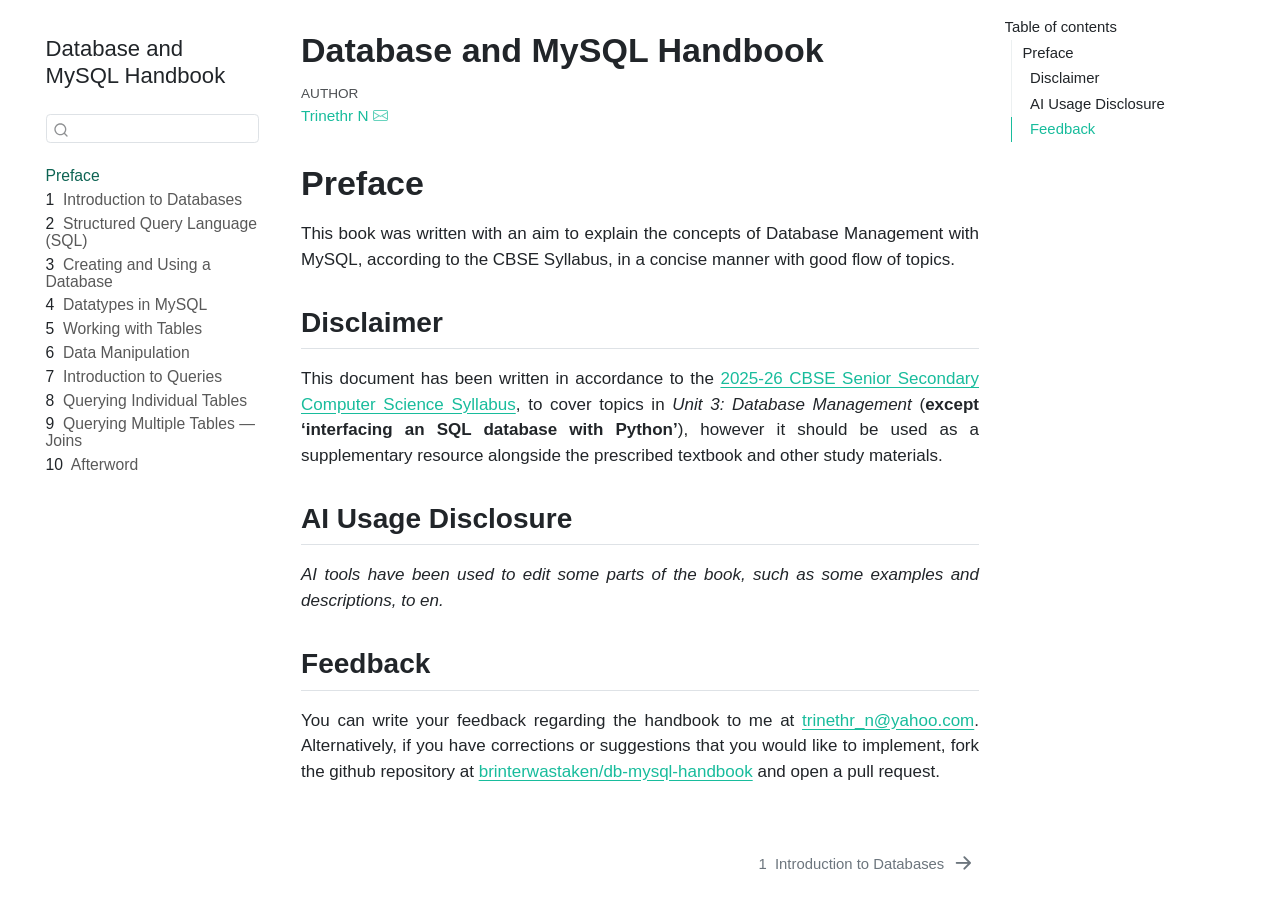
==== index.html @ dae05679 "Built site for gh-pages" ====
<!DOCTYPE html>
<html xmlns="http://www.w3.org/1999/xhtml" lang="en" xml:lang="en"><head>

<meta charset="utf-8">
<meta name="generator" content="quarto-1.9.36">

<meta name="viewport" content="width=device-width, initial-scale=1.0, user-scalable=yes">

<meta name="author" content="Trinethr N">

<title>Database and MySQL Handbook</title>
<style>
/* Default styles provided by pandoc.
** See https://pandoc.org/MANUAL.html#variables-for-html for config info.
*/
code{white-space: pre-wrap;}
span.smallcaps{font-variant: small-caps;}
div.columns{display: flex; gap: min(4vw, 1.5em);}
div.column{flex: auto; overflow-x: auto;}
div.hanging-indent{margin-left: 1.5em; text-indent: -1.5em;}
ul.task-list{list-style: none;}
ul.task-list li input[type="checkbox"] {
  width: 0.8em;
  margin: 0 0.8em 0.2em -1em; /* quarto-specific, see https://github.com/quarto-dev/quarto-cli/issues/4556 */ 
  vertical-align: middle;
}
</style>


<script src="site_libs/quarto-nav/quarto-nav.js"></script>
<script src="site_libs/quarto-nav/headroom.min.js"></script>
<script src="site_libs/clipboard/clipboard.min.js"></script>
<script src="site_libs/quarto-search/autocomplete.umd.js"></script>
<script src="site_libs/quarto-search/fuse.min.js"></script>
<script src="site_libs/quarto-search/quarto-search.js"></script>
<meta name="quarto:offset" content="./">
<link href="./intro.html" rel="next">
<script src="site_libs/quarto-html/quarto.js" type="module"></script>
<script src="site_libs/quarto-html/tabsets/tabsets.js" type="module"></script>
<script src="site_libs/quarto-html/popper.min.js"></script>
<script src="site_libs/quarto-html/tippy.umd.min.js"></script>
<script src="site_libs/quarto-html/anchor.min.js"></script>
<link href="site_libs/quarto-html/tippy.css" rel="stylesheet">
<link href="site_libs/quarto-html/quarto-syntax-highlighting-845c23b38eaddc0f92fda52bfe77a8c8.css" rel="stylesheet" id="quarto-text-highlighting-styles">
<script src="site_libs/bootstrap/bootstrap.min.js"></script>
<link href="site_libs/bootstrap/bootstrap-icons.css" rel="stylesheet">
<link href="site_libs/bootstrap/bootstrap-527d7be6a69381a91f154d81cf33f55a.min.css" rel="stylesheet" append-hash="true" id="quarto-bootstrap" data-mode="light">
<script id="quarto-search-options" type="application/json">{
  "location": "sidebar",
  "copy-button": false,
  "collapse-after": 3,
  "panel-placement": "start",
  "type": "textbox",
  "limit": 50,
  "keyboard-shortcut": [
    "f",
    "/",
    "s"
  ],
  "show-item-context": false,
  "language": {
    "search-no-results-text": "No results",
    "search-matching-documents-text": "matching documents",
    "search-copy-link-title": "Copy link to search",
    "search-hide-matches-text": "Hide additional matches",
    "search-more-match-text": "more match in this document",
    "search-more-matches-text": "more matches in this document",
    "search-clear-button-title": "Clear",
    "search-text-placeholder": "",
    "search-detached-cancel-button-title": "Cancel",
    "search-submit-button-title": "Submit",
    "search-label": "Search"
  }
}</script>


<link rel="stylesheet" href="main.css">
</head>

<body class="nav-sidebar floating quarto-light">

<div id="quarto-search-results"></div>
  <header id="quarto-header" class="headroom fixed-top">
  <nav class="quarto-secondary-nav">
    <div class="container-fluid d-flex">
      <button type="button" class="quarto-btn-toggle btn" data-bs-toggle="collapse" role="button" data-bs-target=".quarto-sidebar-collapse-item" aria-controls="quarto-sidebar" aria-expanded="false" aria-label="Toggle sidebar navigation" onclick="if (window.quartoToggleHeadroom) { window.quartoToggleHeadroom(); }">
        <i class="bi bi-layout-text-sidebar-reverse"></i>
      </button>
        <nav class="quarto-page-breadcrumbs" aria-label="breadcrumb"><ol class="breadcrumb"><li class="breadcrumb-item"><a href="./index.html">Preface</a></li></ol></nav>
        <a class="flex-grow-1" role="navigation" data-bs-toggle="collapse" data-bs-target=".quarto-sidebar-collapse-item" aria-controls="quarto-sidebar" aria-expanded="false" aria-label="Toggle sidebar navigation" onclick="if (window.quartoToggleHeadroom) { window.quartoToggleHeadroom(); }">      
        </a>
      <button type="button" class="btn quarto-search-button" aria-label="Search" onclick="window.quartoOpenSearch();">
        <i class="bi bi-search"></i>
      </button>
    </div>
  </nav>
</header>
<!-- content -->
<div id="quarto-content" class="quarto-container page-columns page-rows-contents page-layout-article">
<!-- sidebar -->
  <nav id="quarto-sidebar" class="sidebar collapse collapse-horizontal quarto-sidebar-collapse-item sidebar-navigation floating overflow-auto">
    <div class="pt-lg-2 mt-2 text-left sidebar-header">
    <div class="sidebar-title mb-0 py-0">
      <a href="./">Database and MySQL Handbook</a> 
    </div>
      </div>
        <div class="mt-2 flex-shrink-0 align-items-center">
        <div class="sidebar-search">
        <div id="quarto-search" class="" title="Search"></div>
        </div>
        </div>
    <div class="sidebar-menu-container"> 
    <ul class="list-unstyled mt-1">
        <li class="sidebar-item">
  <div class="sidebar-item-container"> 
  <a href="./index.html" class="sidebar-item-text sidebar-link active">
 <span class="menu-text">Preface</span></a>
  </div>
</li>
        <li class="sidebar-item">
  <div class="sidebar-item-container"> 
  <a href="./intro.html" class="sidebar-item-text sidebar-link">
 <span class="menu-text"><span class="chapter-number">1</span>&nbsp; <span class="chapter-title">Introduction to Databases</span></span></a>
  </div>
</li>
        <li class="sidebar-item">
  <div class="sidebar-item-container"> 
  <a href="./sql.html" class="sidebar-item-text sidebar-link">
 <span class="menu-text"><span class="chapter-number">2</span>&nbsp; <span class="chapter-title">Structured Query Language (SQL)</span></span></a>
  </div>
</li>
        <li class="sidebar-item">
  <div class="sidebar-item-container"> 
  <a href="./dbcreate.html" class="sidebar-item-text sidebar-link">
 <span class="menu-text"><span class="chapter-number">3</span>&nbsp; <span class="chapter-title">Creating and Using a Database</span></span></a>
  </div>
</li>
        <li class="sidebar-item">
  <div class="sidebar-item-container"> 
  <a href="./datatypes.html" class="sidebar-item-text sidebar-link">
 <span class="menu-text"><span class="chapter-number">4</span>&nbsp; <span class="chapter-title">Datatypes in MySQL</span></span></a>
  </div>
</li>
        <li class="sidebar-item">
  <div class="sidebar-item-container"> 
  <a href="./tables.html" class="sidebar-item-text sidebar-link">
 <span class="menu-text"><span class="chapter-number">5</span>&nbsp; <span class="chapter-title">Working with Tables</span></span></a>
  </div>
</li>
        <li class="sidebar-item">
  <div class="sidebar-item-container"> 
  <a href="./datamanip.html" class="sidebar-item-text sidebar-link">
 <span class="menu-text"><span class="chapter-number">6</span>&nbsp; <span class="chapter-title">Data Manipulation</span></span></a>
  </div>
</li>
        <li class="sidebar-item">
  <div class="sidebar-item-container"> 
  <a href="./simple-queries.html" class="sidebar-item-text sidebar-link">
 <span class="menu-text"><span class="chapter-number">7</span>&nbsp; <span class="chapter-title">Introduction to Queries</span></span></a>
  </div>
</li>
        <li class="sidebar-item">
  <div class="sidebar-item-container"> 
  <a href="./table-queries.html" class="sidebar-item-text sidebar-link">
 <span class="menu-text"><span class="chapter-number">8</span>&nbsp; <span class="chapter-title">Querying Individual Tables</span></span></a>
  </div>
</li>
        <li class="sidebar-item">
  <div class="sidebar-item-container"> 
  <a href="./joins.html" class="sidebar-item-text sidebar-link">
 <span class="menu-text"><span class="chapter-number">9</span>&nbsp; <span class="chapter-title">Querying Multiple Tables — Joins</span></span></a>
  </div>
</li>
        <li class="sidebar-item">
  <div class="sidebar-item-container"> 
  <a href="./afterword.html" class="sidebar-item-text sidebar-link">
 <span class="menu-text"><span class="chapter-number">10</span>&nbsp; <span class="chapter-title">Afterword</span></span></a>
  </div>
</li>
    </ul>
    </div>
</nav>
<div id="quarto-sidebar-glass" class="quarto-sidebar-collapse-item" data-bs-toggle="collapse" data-bs-target=".quarto-sidebar-collapse-item"></div>
<!-- margin-sidebar -->
    <div id="quarto-margin-sidebar" class="sidebar margin-sidebar">
        <nav id="TOC" role="doc-toc" class="toc-active">
    <h2 id="toc-title">Table of contents</h2>
   
  <ul>
  <li><a href="#preface" id="toc-preface" class="nav-link active" data-scroll-target="#preface">Preface</a>
  <ul class="collapse">
  <li><a href="#disclaimer" id="toc-disclaimer" class="nav-link" data-scroll-target="#disclaimer">Disclaimer</a></li>
  <li><a href="#ai-usage-disclosure" id="toc-ai-usage-disclosure" class="nav-link" data-scroll-target="#ai-usage-disclosure">AI Usage Disclosure</a></li>
  <li><a href="#feedback" id="toc-feedback" class="nav-link" data-scroll-target="#feedback">Feedback</a></li>
  </ul></li>
  </ul>
</nav>
    </div>
<!-- main -->
<main class="content" id="quarto-document-content">

<header id="title-block-header" class="quarto-title-block default">
<div class="quarto-title">
<h1 class="title">Database and MySQL Handbook</h1>
</div>



<div class="quarto-title-meta">

    <div>
    <div class="quarto-title-meta-heading">Author</div>
    <div class="quarto-title-meta-contents">
             <p><a href="https://brin.is-a.dev">Trinethr N</a> <a href="mailto:trinethr_n@yahoo.com" class="quarto-title-author-email"><i class="bi bi-envelope"></i></a> </p>
          </div>
  </div>
    
  
    
  </div>
  


</header>


<section id="preface" class="level1 unnumbered">
<h1 class="unnumbered">Preface</h1>
<p>This book was written with an aim to explain the concepts of Database Management with MySQL, according to the CBSE Syllabus, in a concise manner with good flow of topics.</p>
<section id="disclaimer" class="level2">
<h2 class="anchored" data-anchor-id="disclaimer">Disclaimer</h2>
<p>This document has been written in accordance to the <a href="https://cbseacademic.nic.in/web_material/CurriculumMain26/SrSec/Computer_Science_SrSec_2025-26.pdf">2025-26 CBSE Senior Secondary Computer Science Syllabus</a>, to cover topics in <em>Unit 3: Database Management</em> (<strong>except ‘interfacing an SQL database with Python’</strong>), however it should be used as a supplementary resource alongside the prescribed textbook and other study materials.</p>
</section>
<section id="ai-usage-disclosure" class="level2">
<h2 class="anchored" data-anchor-id="ai-usage-disclosure">AI Usage Disclosure</h2>
<p><em>AI tools have been used to edit some parts of the book, such as some examples and descriptions, to en.</em></p>
</section>
<section id="feedback" class="level2">
<h2 class="anchored" data-anchor-id="feedback">Feedback</h2>
<p>You can write your feedback regarding the handbook to me at <a href="mailto:trinethr_n@yahoo.com" class="email">trinethr_n@yahoo.com</a>. Alternatively, if you have corrections or suggestions that you would like to implement, fork the github repository at <a href="https://github.com/brinterwastaken/db-mysql-handbook">brinterwastaken/db-mysql-handbook</a> and open a pull request.</p>


</section>
</section>

</main> <!-- /main -->
<script id="quarto-html-after-body" type="application/javascript">
  window.document.addEventListener("DOMContentLoaded", function (event) {
    const icon = "";
    const anchorJS = new window.AnchorJS();
    anchorJS.options = {
      placement: 'right',
      icon: icon
    };
    anchorJS.add('.anchored');
    const isCodeAnnotation = (el) => {
      for (const clz of el.classList) {
        if (clz.startsWith('code-annotation-')) {                     
          return true;
        }
      }
      return false;
    }
    const onCopySuccess = function(e) {
      // button target
      const button = e.trigger;
      // don't keep focus
      button.blur();
      // flash "checked"
      button.classList.add('code-copy-button-checked');
      var currentTitle = button.getAttribute("title");
      button.setAttribute("title", "Copied!");
      let tooltip;
      if (window.bootstrap) {
        button.setAttribute("data-bs-toggle", "tooltip");
        button.setAttribute("data-bs-placement", "left");
        button.setAttribute("data-bs-title", "Copied!");
        tooltip = new bootstrap.Tooltip(button, 
          { trigger: "manual", 
            customClass: "code-copy-button-tooltip",
            offset: [0, -8]});
        tooltip.show();    
      }
      setTimeout(function() {
        if (tooltip) {
          tooltip.hide();
          button.removeAttribute("data-bs-title");
          button.removeAttribute("data-bs-toggle");
          button.removeAttribute("data-bs-placement");
        }
        button.setAttribute("title", currentTitle);
        button.classList.remove('code-copy-button-checked');
      }, 1000);
      // clear code selection
      e.clearSelection();
    }
    const getTextToCopy = function(trigger) {
      const outerScaffold = trigger.parentElement.cloneNode(true);
      const codeEl = outerScaffold.querySelector('code');
      for (const childEl of codeEl.children) {
        if (isCodeAnnotation(childEl)) {
          childEl.remove();
        }
      }
      return codeEl.innerText;
    }
    const clipboard = new window.ClipboardJS('.code-copy-button:not([data-in-quarto-modal])', {
      text: getTextToCopy
    });
    clipboard.on('success', onCopySuccess);
    if (window.document.getElementById('quarto-embedded-source-code-modal')) {
      const clipboardModal = new window.ClipboardJS('.code-copy-button[data-in-quarto-modal]', {
        text: getTextToCopy,
        container: window.document.getElementById('quarto-embedded-source-code-modal')
      });
      clipboardModal.on('success', onCopySuccess);
    }
      var localhostRegex = new RegExp(/^(?:http|https):\/\/localhost\:?[0-9]*\//);
      var mailtoRegex = new RegExp(/^mailto:/);
        var filterRegex = new RegExp('/' + window.location.host + '/');
      var isInternal = (href) => {
          return filterRegex.test(href) || localhostRegex.test(href) || mailtoRegex.test(href);
      }
      // Inspect non-navigation links and adorn them if external
     var links = window.document.querySelectorAll('a[href]:not(.nav-link):not(.navbar-brand):not(.toc-action):not(.sidebar-link):not(.sidebar-item-toggle):not(.pagination-link):not(.no-external):not([aria-hidden]):not(.dropdown-item):not(.quarto-navigation-tool):not(.about-link)');
      for (var i=0; i<links.length; i++) {
        const link = links[i];
        if (!isInternal(link.href)) {
          // undo the damage that might have been done by quarto-nav.js in the case of
          // links that we want to consider external
          if (link.dataset.originalHref !== undefined) {
            link.href = link.dataset.originalHref;
          }
        }
      }
    function tippyHover(el, contentFn, onTriggerFn, onUntriggerFn) {
      const config = {
        allowHTML: true,
        maxWidth: 500,
        delay: 100,
        arrow: false,
        appendTo: function(el) {
            return el.parentElement;
        },
        interactive: true,
        interactiveBorder: 10,
        theme: 'quarto',
        placement: 'bottom-start',
      };
      if (contentFn) {
        config.content = contentFn;
      }
      if (onTriggerFn) {
        config.onTrigger = onTriggerFn;
      }
      if (onUntriggerFn) {
        config.onUntrigger = onUntriggerFn;
      }
      window.tippy(el, config); 
    }
    const noterefs = window.document.querySelectorAll('a[role="doc-noteref"]');
    for (var i=0; i<noterefs.length; i++) {
      const ref = noterefs[i];
      tippyHover(ref, function() {
        // use id or data attribute instead here
        let href = ref.getAttribute('data-footnote-href') || ref.getAttribute('href');
        try { href = new URL(href).hash; } catch {}
        const id = href.replace(/^#\/?/, "");
        const note = window.document.getElementById(id);
        if (note) {
          return note.innerHTML;
        } else {
          return "";
        }
      });
    }
    const xrefs = window.document.querySelectorAll('a.quarto-xref');
    const processXRef = (id, note) => {
      // Strip column container classes
      const stripColumnClz = (el) => {
        el.classList.remove("page-full", "page-columns");
        if (el.children) {
          for (const child of el.children) {
            stripColumnClz(child);
          }
        }
      }
      stripColumnClz(note)
      if (id === null || id.startsWith('sec-')) {
        // Special case sections, only their first couple elements
        const container = document.createElement("div");
        if (note.children && note.children.length > 2) {
          container.appendChild(note.children[0].cloneNode(true));
          for (let i = 1; i < note.children.length; i++) {
            const child = note.children[i];
            if (child.tagName === "P" && child.innerText === "") {
              continue;
            } else {
              container.appendChild(child.cloneNode(true));
              break;
            }
          }
          if (window.Quarto?.typesetMath) {
            window.Quarto.typesetMath(container);
          }
          return container.innerHTML
        } else {
          if (window.Quarto?.typesetMath) {
            window.Quarto.typesetMath(note);
          }
          return note.innerHTML;
        }
      } else {
        // Remove any anchor links if they are present
        const anchorLink = note.querySelector('a.anchorjs-link');
        if (anchorLink) {
          anchorLink.remove();
        }
        if (window.Quarto?.typesetMath) {
          window.Quarto.typesetMath(note);
        }
        if (note.classList.contains("callout")) {
          return note.outerHTML;
        } else {
          return note.innerHTML;
        }
      }
    }
    for (var i=0; i<xrefs.length; i++) {
      const xref = xrefs[i];
      tippyHover(xref, undefined, function(instance) {
        instance.disable();
        let url = xref.getAttribute('href');
        let hash = undefined; 
        if (url.startsWith('#')) {
          hash = url;
        } else {
          try { hash = new URL(url).hash; } catch {}
        }
        if (hash) {
          const id = hash.replace(/^#\/?/, "");
          const note = window.document.getElementById(id);
          if (note !== null) {
            try {
              const html = processXRef(id, note.cloneNode(true));
              instance.setContent(html);
            } finally {
              instance.enable();
              instance.show();
            }
          } else {
            // See if we can fetch this
            fetch(url.split('#')[0])
            .then(res => res.text())
            .then(html => {
              const parser = new DOMParser();
              const htmlDoc = parser.parseFromString(html, "text/html");
              const note = htmlDoc.getElementById(id);
              if (note !== null) {
                const html = processXRef(id, note);
                instance.setContent(html);
              } 
            }).finally(() => {
              instance.enable();
              instance.show();
            });
          }
        } else {
          // See if we can fetch a full url (with no hash to target)
          // This is a special case and we should probably do some content thinning / targeting
          fetch(url)
          .then(res => res.text())
          .then(html => {
            const parser = new DOMParser();
            const htmlDoc = parser.parseFromString(html, "text/html");
            const note = htmlDoc.querySelector('main.content');
            if (note !== null) {
              // This should only happen for chapter cross references
              // (since there is no id in the URL)
              // remove the first header
              if (note.children.length > 0 && note.children[0].tagName === "HEADER") {
                note.children[0].remove();
              }
              const html = processXRef(null, note);
              instance.setContent(html);
            } 
          }).finally(() => {
            instance.enable();
            instance.show();
          });
        }
      }, function(instance) {
      });
    }
        let selectedAnnoteEl;
        const selectorForAnnotation = ( cell, annotation) => {
          let cellAttr = 'data-code-cell="' + cell + '"';
          let lineAttr = 'data-code-annotation="' +  annotation + '"';
          const selector = 'span[' + cellAttr + '][' + lineAttr + ']';
          return selector;
        }
        const selectCodeLines = (annoteEl) => {
          const doc = window.document;
          const targetCell = annoteEl.getAttribute("data-target-cell");
          const targetAnnotation = annoteEl.getAttribute("data-target-annotation");
          const annoteSpan = window.document.querySelector(selectorForAnnotation(targetCell, targetAnnotation));
          const lines = annoteSpan.getAttribute("data-code-lines").split(",");
          const lineIds = lines.map((line) => {
            return targetCell + "-" + line;
          })
          let top = null;
          let height = null;
          let parent = null;
          if (lineIds.length > 0) {
              //compute the position of the single el (top and bottom and make a div)
              const el = window.document.getElementById(lineIds[0]);
              top = el.offsetTop;
              height = el.offsetHeight;
              parent = el.parentElement.parentElement;
            if (lineIds.length > 1) {
              const lastEl = window.document.getElementById(lineIds[lineIds.length - 1]);
              const bottom = lastEl.offsetTop + lastEl.offsetHeight;
              height = bottom - top;
            }
            if (top !== null && height !== null && parent !== null) {
              // cook up a div (if necessary) and position it 
              let div = window.document.getElementById("code-annotation-line-highlight");
              if (div === null) {
                div = window.document.createElement("div");
                div.setAttribute("id", "code-annotation-line-highlight");
                div.style.position = 'absolute';
                parent.appendChild(div);
              }
              div.style.top = top - 2 + "px";
              div.style.height = height + 4 + "px";
              div.style.left = 0;
              let gutterDiv = window.document.getElementById("code-annotation-line-highlight-gutter");
              if (gutterDiv === null) {
                gutterDiv = window.document.createElement("div");
                gutterDiv.setAttribute("id", "code-annotation-line-highlight-gutter");
                gutterDiv.style.position = 'absolute';
                const codeCell = window.document.getElementById(targetCell);
                const gutter = codeCell.querySelector('.code-annotation-gutter');
                gutter.appendChild(gutterDiv);
              }
              gutterDiv.style.top = top - 2 + "px";
              gutterDiv.style.height = height + 4 + "px";
            }
            selectedAnnoteEl = annoteEl;
          }
        };
        const unselectCodeLines = () => {
          const elementsIds = ["code-annotation-line-highlight", "code-annotation-line-highlight-gutter"];
          elementsIds.forEach((elId) => {
            const div = window.document.getElementById(elId);
            if (div) {
              div.remove();
            }
          });
          selectedAnnoteEl = undefined;
        };
          // Handle positioning of the toggle
      window.addEventListener(
        "resize",
        throttle(() => {
          elRect = undefined;
          if (selectedAnnoteEl) {
            selectCodeLines(selectedAnnoteEl);
          }
        }, 10)
      );
      function throttle(fn, ms) {
      let throttle = false;
      let timer;
        return (...args) => {
          if(!throttle) { // first call gets through
              fn.apply(this, args);
              throttle = true;
          } else { // all the others get throttled
              if(timer) clearTimeout(timer); // cancel #2
              timer = setTimeout(() => {
                fn.apply(this, args);
                timer = throttle = false;
              }, ms);
          }
        };
      }
        // Attach click handler to the DT
        const annoteDls = window.document.querySelectorAll('dt[data-target-cell]');
        for (const annoteDlNode of annoteDls) {
          annoteDlNode.addEventListener('click', (event) => {
            const clickedEl = event.target;
            if (clickedEl !== selectedAnnoteEl) {
              unselectCodeLines();
              const activeEl = window.document.querySelector('dt[data-target-cell].code-annotation-active');
              if (activeEl) {
                activeEl.classList.remove('code-annotation-active');
              }
              selectCodeLines(clickedEl);
              clickedEl.classList.add('code-annotation-active');
            } else {
              // Unselect the line
              unselectCodeLines();
              clickedEl.classList.remove('code-annotation-active');
            }
          });
        }
    const findCites = (el) => {
      const parentEl = el.parentElement;
      if (parentEl) {
        const cites = parentEl.dataset.cites;
        if (cites) {
          return {
            el,
            cites: cites.split(' ')
          };
        } else {
          return findCites(el.parentElement)
        }
      } else {
        return undefined;
      }
    };
    var bibliorefs = window.document.querySelectorAll('a[role="doc-biblioref"]');
    for (var i=0; i<bibliorefs.length; i++) {
      const ref = bibliorefs[i];
      const citeInfo = findCites(ref);
      if (citeInfo) {
        tippyHover(citeInfo.el, function() {
          var popup = window.document.createElement('div');
          citeInfo.cites.forEach(function(cite) {
            var citeDiv = window.document.createElement('div');
            citeDiv.classList.add('hanging-indent');
            citeDiv.classList.add('csl-entry');
            var biblioDiv = window.document.getElementById('ref-' + cite);
            if (biblioDiv) {
              citeDiv.innerHTML = biblioDiv.innerHTML;
            }
            popup.appendChild(citeDiv);
          });
          return popup.innerHTML;
        });
      }
    }
  });
  </script>
<nav class="page-navigation">
  <div class="nav-page nav-page-previous">
  </div>
  <div class="nav-page nav-page-next">
      <a href="./intro.html" class="pagination-link" aria-label="Introduction to Databases">
        <span class="nav-page-text"><span class="chapter-number">1</span>&nbsp; <span class="chapter-title">Introduction to Databases</span></span> <i class="bi bi-arrow-right-short"></i>
      </a>
  </div>
</nav>
</div> <!-- /content -->




</body></html>
---- site_libs/quarto-html/tippy.css ----
.tippy-box[data-animation=fade][data-state=hidden]{opacity:0}[data-tippy-root]{max-width:calc(100vw - 10px)}.tippy-box{position:relative;background-color:#333;color:#fff;border-radius:4px;font-size:14px;line-height:1.4;white-space:normal;outline:0;transition-property:transform,visibility,opacity}.tippy-box[data-placement^=top]>.tippy-arrow{bottom:0}.tippy-box[data-placement^=top]>.tippy-arrow:before{bottom:-7px;left:0;border-width:8px 8px 0;border-top-color:initial;transform-origin:center top}.tippy-box[data-placement^=bottom]>.tippy-arrow{top:0}.tippy-box[data-placement^=bottom]>.tippy-arrow:before{top:-7px;left:0;border-width:0 8px 8px;border-bottom-color:initial;transform-origin:center bottom}.tippy-box[data-placement^=left]>.tippy-arrow{right:0}.tippy-box[data-placement^=left]>.tippy-arrow:before{border-width:8px 0 8px 8px;border-left-color:initial;right:-7px;transform-origin:center left}.tippy-box[data-placement^=right]>.tippy-arrow{left:0}.tippy-box[data-placement^=right]>.tippy-arrow:before{left:-7px;border-width:8px 8px 8px 0;border-right-color:initial;transform-origin:center right}.tippy-box[data-inertia][data-state=visible]{transition-timing-function:cubic-bezier(.54,1.5,.38,1.11)}.tippy-arrow{width:16px;height:16px;color:#333}.tippy-arrow:before{content:"";position:absolute;border-color:transparent;border-style:solid}.tippy-content{position:relative;padding:5px 9px;z-index:1}
---- site_libs/quarto-html/quarto-syntax-highlighting-845c23b38eaddc0f92fda52bfe77a8c8.css ----
/* quarto syntax highlight colors */
:root {
  --quarto-hl-ot-color: #003B4F;
  --quarto-hl-at-color: #657422;
  --quarto-hl-ss-color: #20794D;
  --quarto-hl-an-color: #5E5E5E;
  --quarto-hl-fu-color: #4758AB;
  --quarto-hl-st-color: #20794D;
  --quarto-hl-cf-color: #003B4F;
  --quarto-hl-op-color: #5E5E5E;
  --quarto-hl-er-color: #AD0000;
  --quarto-hl-bn-color: #AD0000;
  --quarto-hl-al-color: #AD0000;
  --quarto-hl-va-color: #111111;
  --quarto-hl-bu-color: inherit;
  --quarto-hl-ex-color: inherit;
  --quarto-hl-pp-color: #AD0000;
  --quarto-hl-in-color: #5E5E5E;
  --quarto-hl-vs-color: #20794D;
  --quarto-hl-wa-color: #5E5E5E;
  --quarto-hl-do-color: #5E5E5E;
  --quarto-hl-im-color: #00769E;
  --quarto-hl-ch-color: #20794D;
  --quarto-hl-dt-color: #AD0000;
  --quarto-hl-fl-color: #AD0000;
  --quarto-hl-co-color: #5E5E5E;
  --quarto-hl-cv-color: #5E5E5E;
  --quarto-hl-cn-color: #8f5902;
  --quarto-hl-sc-color: #5E5E5E;
  --quarto-hl-dv-color: #AD0000;
  --quarto-hl-kw-color: #003B4F;
}

/* other quarto variables */
:root {
  --quarto-font-monospace: SFMono-Regular, Menlo, Monaco, Consolas, "Liberation Mono", "Courier New", monospace;
}

/* syntax highlight based on Pandoc's rules */
pre > code.sourceCode > span {
  color: #003B4F;
}

code.sourceCode > span {
  color: #003B4F;
}

div.sourceCode,
div.sourceCode pre.sourceCode {
  color: #003B4F;
}

/* Normal */
code span {
  color: #003B4F;
}

/* Alert */
code span.al {
  color: #AD0000;
  font-style: inherit;
}

/* Annotation */
code span.an {
  color: #5E5E5E;
  font-style: inherit;
}

/* Attribute */
code span.at {
  color: #657422;
  font-style: inherit;
}

/* BaseN */
code span.bn {
  color: #AD0000;
  font-style: inherit;
}

/* BuiltIn */
code span.bu {
  font-style: inherit;
}

/* ControlFlow */
code span.cf {
  color: #003B4F;
  font-weight: bold;
  font-style: inherit;
}

/* Char */
code span.ch {
  color: #20794D;
  font-style: inherit;
}

/* Constant */
code span.cn {
  color: #8f5902;
  font-style: inherit;
}

/* Comment */
code span.co {
  color: #5E5E5E;
  font-style: inherit;
}

/* CommentVar */
code span.cv {
  color: #5E5E5E;
  font-style: italic;
}

/* Documentation */
code span.do {
  color: #5E5E5E;
  font-style: italic;
}

/* DataType */
code span.dt {
  color: #AD0000;
  font-style: inherit;
}

/* DecVal */
code span.dv {
  color: #AD0000;
  font-style: inherit;
}

/* Error */
code span.er {
  color: #AD0000;
  font-style: inherit;
}

/* Extension */
code span.ex {
  font-style: inherit;
}

/* Float */
code span.fl {
  color: #AD0000;
  font-style: inherit;
}

/* Function */
code span.fu {
  color: #4758AB;
  font-style: inherit;
}

/* Import */
code span.im {
  color: #00769E;
  font-style: inherit;
}

/* Information */
code span.in {
  color: #5E5E5E;
  font-style: inherit;
}

/* Keyword */
code span.kw {
  color: #003B4F;
  font-weight: bold;
  font-style: inherit;
}

/* Operator */
code span.op {
  color: #5E5E5E;
  font-style: inherit;
}

/* Other */
code span.ot {
  color: #003B4F;
  font-style: inherit;
}

/* Preprocessor */
code span.pp {
  color: #AD0000;
  font-style: inherit;
}

/* SpecialChar */
code span.sc {
  color: #5E5E5E;
  font-style: inherit;
}

/* SpecialString */
code span.ss {
  color: #20794D;
  font-style: inherit;
}

/* String */
code span.st {
  color: #20794D;
  font-style: inherit;
}

/* Variable */
code span.va {
  color: #111111;
  font-style: inherit;
}

/* VerbatimString */
code span.vs {
  color: #20794D;
  font-style: inherit;
}

/* Warning */
code span.wa {
  color: #5E5E5E;
  font-style: italic;
}

.prevent-inlining {
  content: "</";
}

/*# sourceMappingURL=ac89f0bb514bba72461919f78549e31c.css.map */
---- main.css ----
@import "fonts/0xProto.css";

p, li:not(.sidebar-item) {
  text-align: justify;
}

#TOC li {
  text-align: inherit;
}

code, code span {
  font-family: '0xProto';
}
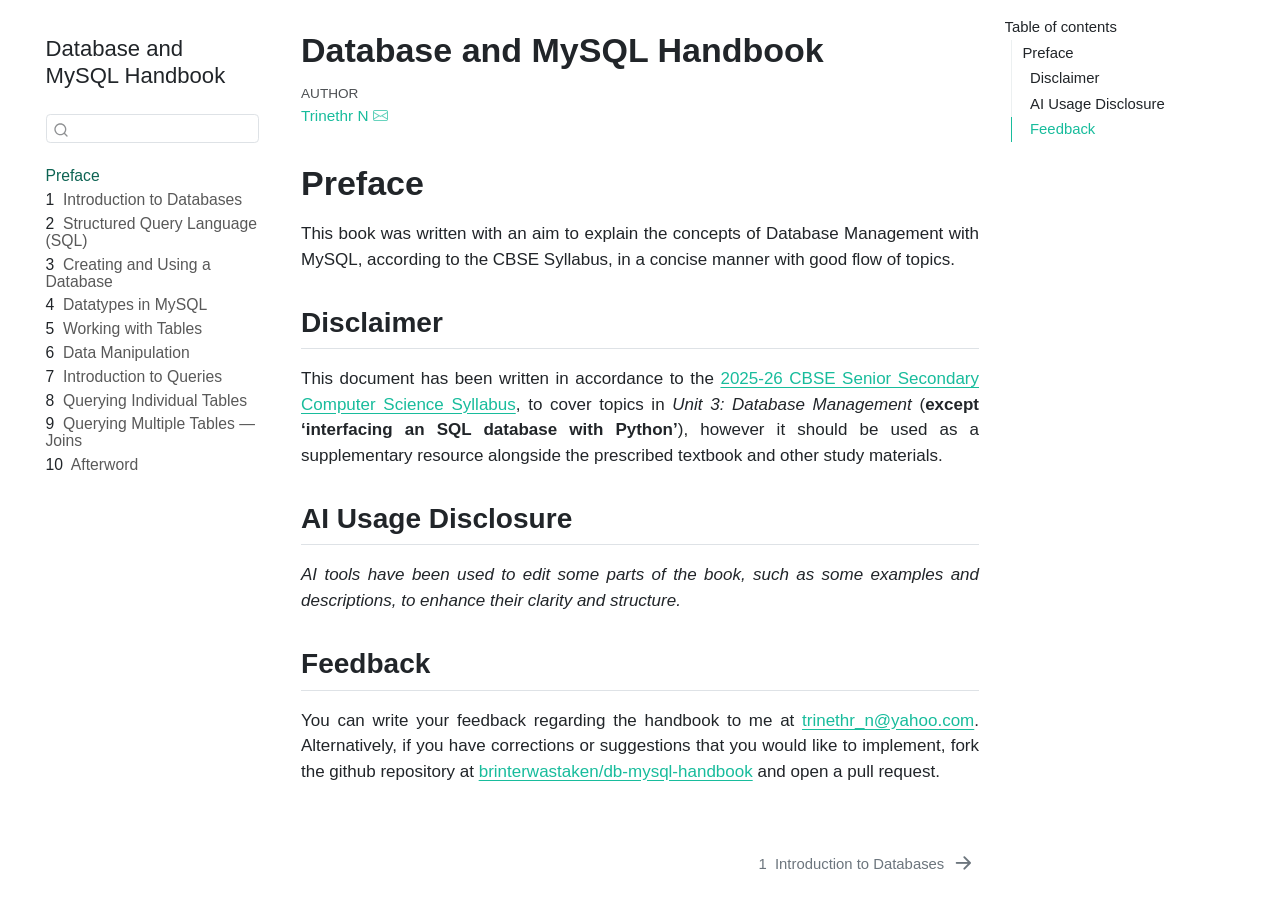
==== commit 39f3afb0: "Built site for gh-pages" ====
--- a/index.html
+++ b/index.html
@@ -233,7 +233,7 @@
 </section>
 <section id="ai-usage-disclosure" class="level2">
 <h2 class="anchored" data-anchor-id="ai-usage-disclosure">AI Usage Disclosure</h2>
-<p><em>AI tools have been used to edit some parts of the book, such as some examples and descriptions, to en.</em></p>
+<p><em>AI tools have been used to edit some parts of the book, such as some examples and descriptions, to enhance their clarity and structure.</em></p>
 </section>
 <section id="feedback" class="level2">
 <h2 class="anchored" data-anchor-id="feedback">Feedback</h2>
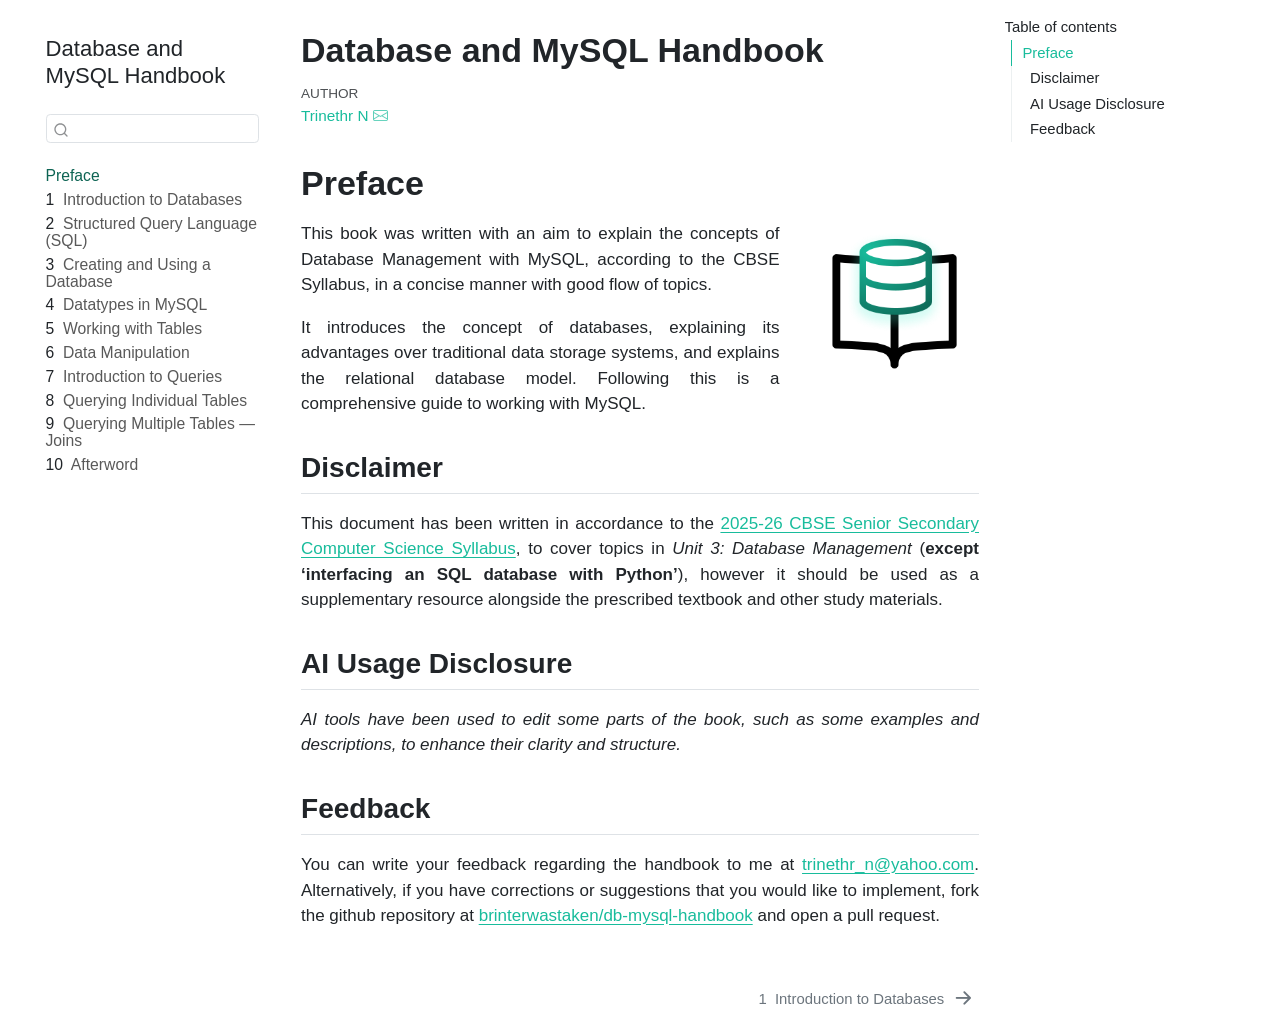
==== commit deb32582: "Built site for gh-pages" ====
--- a/index.html
+++ b/index.html
@@ -35,6 +35,7 @@
 <script src="site_libs/quarto-search/quarto-search.js"></script>
 <meta name="quarto:offset" content="./">
 <link href="./intro.html" rel="next">
+<link href="./favicon.png" rel="icon" type="image/png">
 <script src="site_libs/quarto-html/quarto.js" type="module"></script>
 <script src="site_libs/quarto-html/tabsets/tabsets.js" type="module"></script>
 <script src="site_libs/quarto-html/popper.min.js"></script>
@@ -224,9 +225,11 @@
 </header>
 
 
+
 <section id="preface" class="level1 unnumbered">
-<h1 class="unnumbered">Preface</h1>
+<h1 class="unnumbered">Preface</h1><p><img src="icon.png" title="Database and MySQL Handbook" class="quarto-cover-image nolightbox img-fluid"></p>
 <p>This book was written with an aim to explain the concepts of Database Management with MySQL, according to the CBSE Syllabus, in a concise manner with good flow of topics.</p>
+<p>It introduces the concept of databases, explaining its advantages over traditional data storage systems, and explains the relational database model. Following this is a comprehensive guide to working with MySQL.</p>
 <section id="disclaimer" class="level2">
 <h2 class="anchored" data-anchor-id="disclaimer">Disclaimer</h2>
 <p>This document has been written in accordance to the <a href="https://cbseacademic.nic.in/web_material/CurriculumMain26/SrSec/Computer_Science_SrSec_2025-26.pdf">2025-26 CBSE Senior Secondary Computer Science Syllabus</a>, to cover topics in <em>Unit 3: Database Management</em> (<strong>except ‘interfacing an SQL database with Python’</strong>), however it should be used as a supplementary resource alongside the prescribed textbook and other study materials.</p>
--- a/main.css
+++ b/main.css
@@ -11,3 +11,7 @@
 code, code span {
   font-family: '0xProto';
 }
+
+.quarto-cover-image {
+  max-width: 25%;
+}
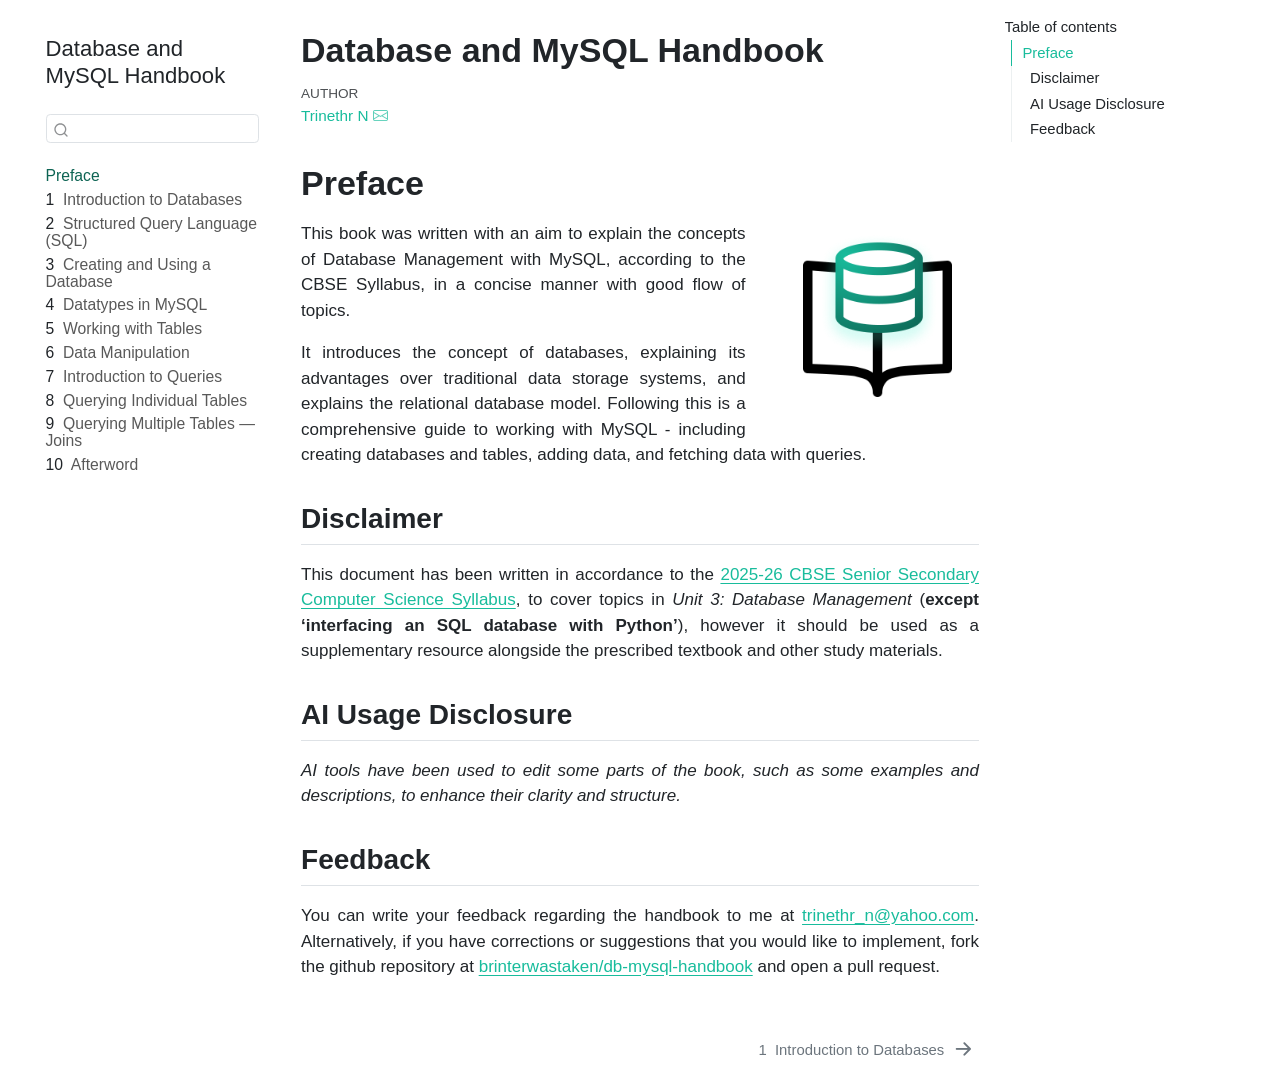
==== commit 8824bc86: "Built site for gh-pages" ====
--- a/index.html
+++ b/index.html
@@ -229,7 +229,7 @@
 <section id="preface" class="level1 unnumbered">
 <h1 class="unnumbered">Preface</h1><p><img src="icon.png" title="Database and MySQL Handbook" class="quarto-cover-image nolightbox img-fluid"></p>
 <p>This book was written with an aim to explain the concepts of Database Management with MySQL, according to the CBSE Syllabus, in a concise manner with good flow of topics.</p>
-<p>It introduces the concept of databases, explaining its advantages over traditional data storage systems, and explains the relational database model. Following this is a comprehensive guide to working with MySQL.</p>
+<p>It introduces the concept of databases, explaining its advantages over traditional data storage systems, and explains the relational database model. Following this is a comprehensive guide to working with MySQL - including creating databases and tables, adding data, and fetching data with queries.</p>
 <section id="disclaimer" class="level2">
 <h2 class="anchored" data-anchor-id="disclaimer">Disclaimer</h2>
 <p>This document has been written in accordance to the <a href="https://cbseacademic.nic.in/web_material/CurriculumMain26/SrSec/Computer_Science_SrSec_2025-26.pdf">2025-26 CBSE Senior Secondary Computer Science Syllabus</a>, to cover topics in <em>Unit 3: Database Management</em> (<strong>except ‘interfacing an SQL database with Python’</strong>), however it should be used as a supplementary resource alongside the prescribed textbook and other study materials.</p>
--- a/main.css
+++ b/main.css
@@ -8,10 +8,10 @@
   text-align: inherit;
 }
 
-code, code span {
+pre, code, kbd, samp {
   font-family: '0xProto';
 }
 
 .quarto-cover-image {
-  max-width: 25%;
+  max-width: 30%;
 }
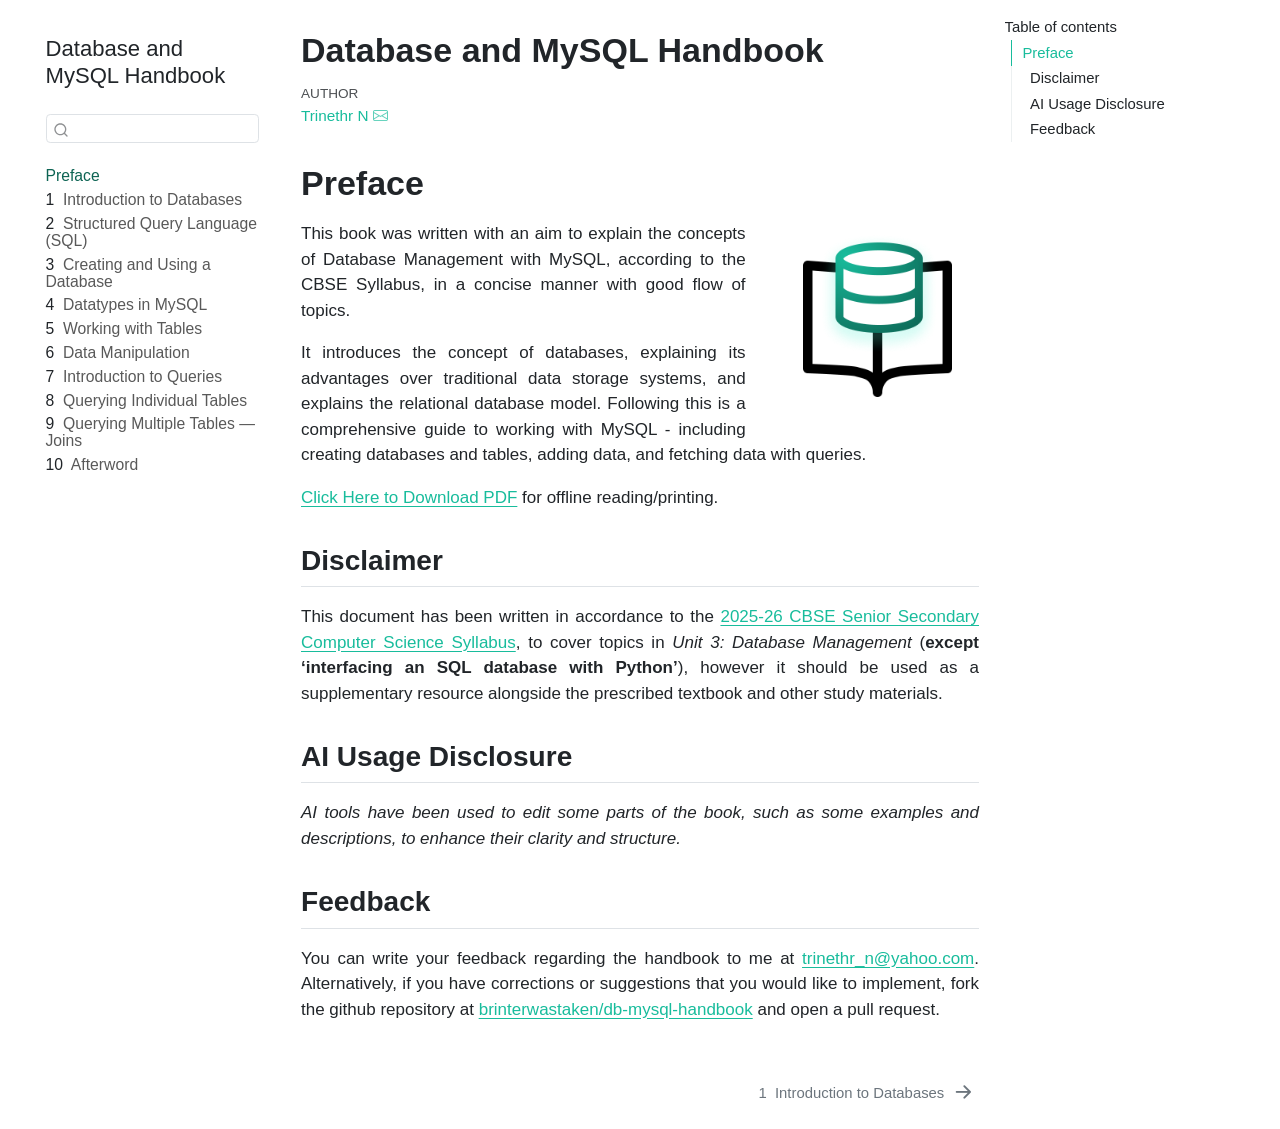
==== commit 5893e65a: "Built site for gh-pages" ====
--- a/index.html
+++ b/index.html
@@ -230,6 +230,7 @@
 <h1 class="unnumbered">Preface</h1><p><img src="icon.png" title="Database and MySQL Handbook" class="quarto-cover-image nolightbox img-fluid"></p>
 <p>This book was written with an aim to explain the concepts of Database Management with MySQL, according to the CBSE Syllabus, in a concise manner with good flow of topics.</p>
 <p>It introduces the concept of databases, explaining its advantages over traditional data storage systems, and explains the relational database model. Following this is a comprehensive guide to working with MySQL - including creating databases and tables, adding data, and fetching data with queries.</p>
+<p><a href="https://github.com/brinterwastaken/db-mysql-handbook/releases/latest/download/Database-and-MySQL-Handbook.pdf">Click Here to Download PDF</a> for offline reading/printing.</p>
 <section id="disclaimer" class="level2">
 <h2 class="anchored" data-anchor-id="disclaimer">Disclaimer</h2>
 <p>This document has been written in accordance to the <a href="https://cbseacademic.nic.in/web_material/CurriculumMain26/SrSec/Computer_Science_SrSec_2025-26.pdf">2025-26 CBSE Senior Secondary Computer Science Syllabus</a>, to cover topics in <em>Unit 3: Database Management</em> (<strong>except ‘interfacing an SQL database with Python’</strong>), however it should be used as a supplementary resource alongside the prescribed textbook and other study materials.</p>
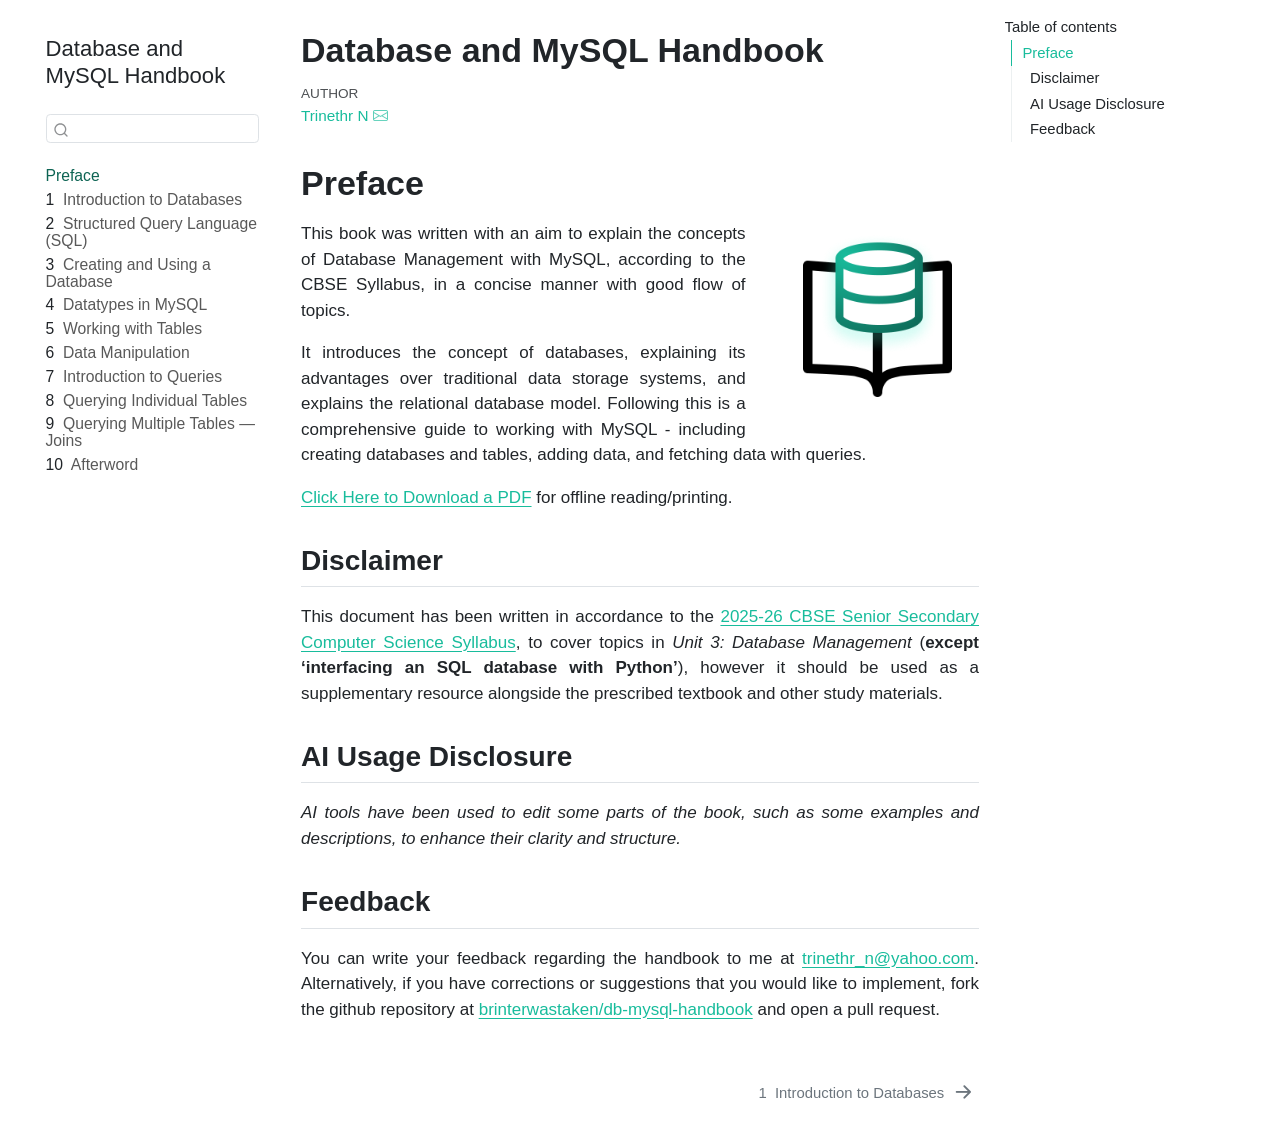
==== commit 3ff4177c: "Built site for gh-pages" ====
--- a/index.html
+++ b/index.html
@@ -230,7 +230,7 @@
 <h1 class="unnumbered">Preface</h1><p><img src="icon.png" title="Database and MySQL Handbook" class="quarto-cover-image nolightbox img-fluid"></p>
 <p>This book was written with an aim to explain the concepts of Database Management with MySQL, according to the CBSE Syllabus, in a concise manner with good flow of topics.</p>
 <p>It introduces the concept of databases, explaining its advantages over traditional data storage systems, and explains the relational database model. Following this is a comprehensive guide to working with MySQL - including creating databases and tables, adding data, and fetching data with queries.</p>
-<p><a href="https://github.com/brinterwastaken/db-mysql-handbook/releases/latest/download/Database-and-MySQL-Handbook.pdf">Click Here to Download PDF</a> for offline reading/printing.</p>
+<p><a href="./Database-and-MySQL-Handbook.pdf" download="">Click Here to Download a PDF</a> for offline reading/printing.</p>
 <section id="disclaimer" class="level2">
 <h2 class="anchored" data-anchor-id="disclaimer">Disclaimer</h2>
 <p>This document has been written in accordance to the <a href="https://cbseacademic.nic.in/web_material/CurriculumMain26/SrSec/Computer_Science_SrSec_2025-26.pdf">2025-26 CBSE Senior Secondary Computer Science Syllabus</a>, to cover topics in <em>Unit 3: Database Management</em> (<strong>except ‘interfacing an SQL database with Python’</strong>), however it should be used as a supplementary resource alongside the prescribed textbook and other study materials.</p>
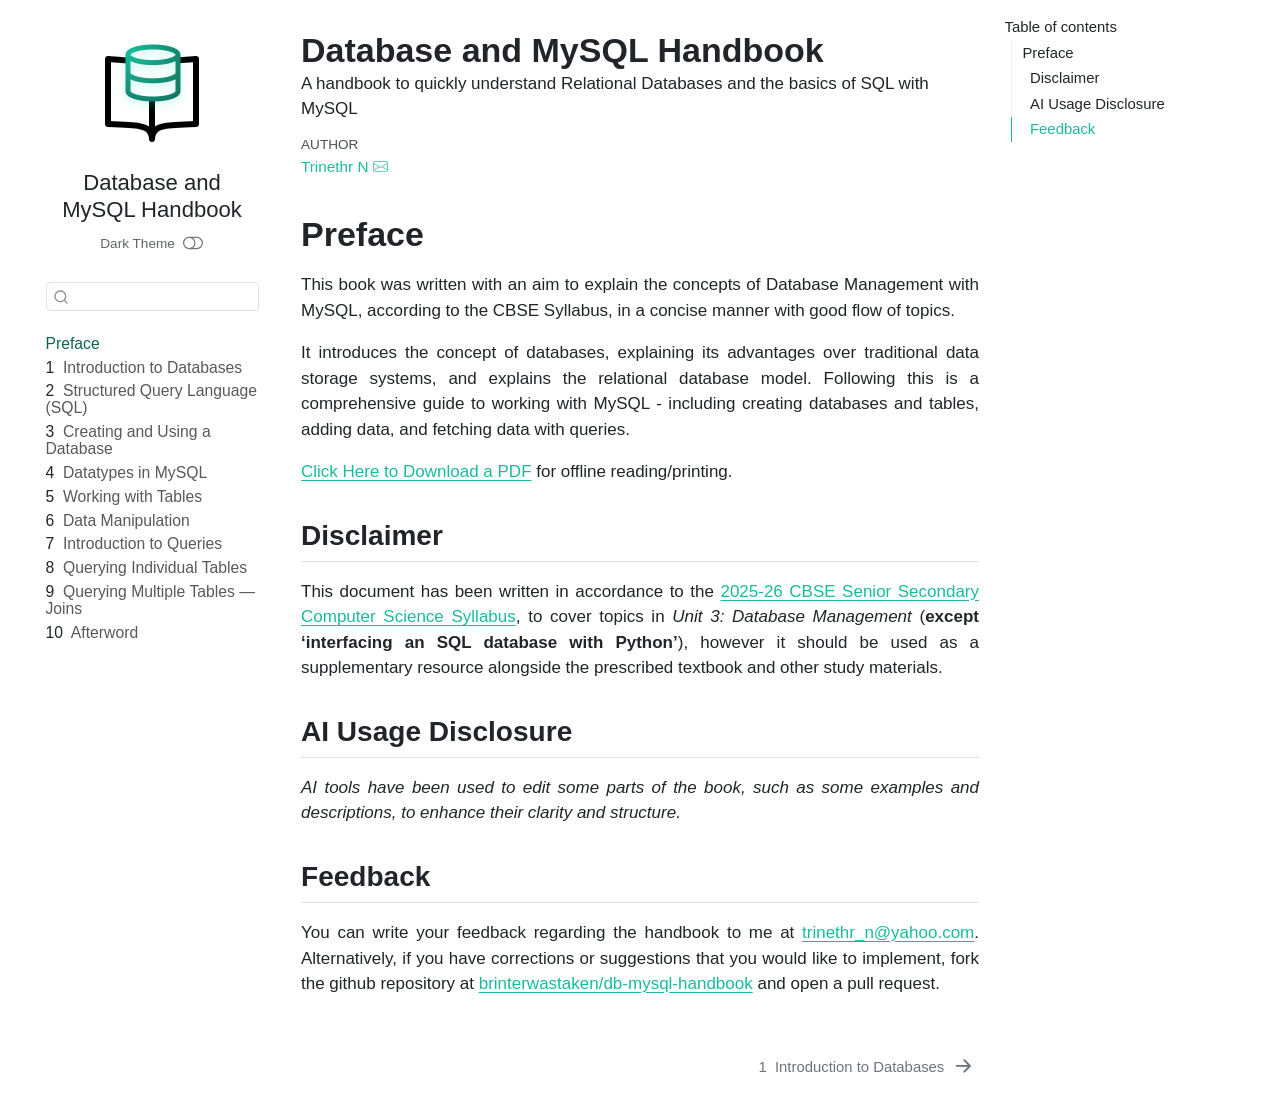
==== commit 27a7b233: "Built site for gh-pages" ====
--- a/index.html
+++ b/index.html
@@ -7,6 +7,7 @@
 <meta name="viewport" content="width=device-width, initial-scale=1.0, user-scalable=yes">
 
 <meta name="author" content="Trinethr N">
+<meta name="description" content="A handbook to quickly understand Relational Databases and the basics of SQL with MySQL">
 
 <title>Database and MySQL Handbook</title>
 <style>
@@ -42,10 +43,14 @@
 <script src="site_libs/quarto-html/tippy.umd.min.js"></script>
 <script src="site_libs/quarto-html/anchor.min.js"></script>
 <link href="site_libs/quarto-html/tippy.css" rel="stylesheet">
-<link href="site_libs/quarto-html/quarto-syntax-highlighting-845c23b38eaddc0f92fda52bfe77a8c8.css" rel="stylesheet" id="quarto-text-highlighting-styles">
+<link href="site_libs/quarto-html/quarto-syntax-highlighting-845c23b38eaddc0f92fda52bfe77a8c8.css" rel="stylesheet" class="quarto-color-scheme" id="quarto-text-highlighting-styles">
+<link href="site_libs/quarto-html/quarto-syntax-highlighting-dark-cea25e2310d9ee8b66de880732a0fbab.css" rel="stylesheet" class="quarto-color-scheme quarto-color-alternate" id="quarto-text-highlighting-styles">
+<link href="site_libs/quarto-html/quarto-syntax-highlighting-845c23b38eaddc0f92fda52bfe77a8c8.css" rel="stylesheet" class="quarto-color-scheme-extra" id="quarto-text-highlighting-styles">
 <script src="site_libs/bootstrap/bootstrap.min.js"></script>
 <link href="site_libs/bootstrap/bootstrap-icons.css" rel="stylesheet">
-<link href="site_libs/bootstrap/bootstrap-527d7be6a69381a91f154d81cf33f55a.min.css" rel="stylesheet" append-hash="true" id="quarto-bootstrap" data-mode="light">
+<link href="site_libs/bootstrap/bootstrap-527d7be6a69381a91f154d81cf33f55a.min.css" rel="stylesheet" append-hash="true" class="quarto-color-scheme" id="quarto-bootstrap" data-mode="light">
+<link href="site_libs/bootstrap/bootstrap-dark-7a7500061e77e2f93726f4d1fbfbece8.min.css" rel="stylesheet" append-hash="true" class="quarto-color-scheme quarto-color-alternate" id="quarto-bootstrap" data-mode="dark">
+<link href="site_libs/bootstrap/bootstrap-527d7be6a69381a91f154d81cf33f55a.min.css" rel="stylesheet" append-hash="true" class="quarto-color-scheme-extra" id="quarto-bootstrap" data-mode="light">
 <script id="quarto-search-options" type="application/json">{
   "location": "sidebar",
   "copy-button": false,
@@ -76,9 +81,193 @@
 
 
 <link rel="stylesheet" href="main.css">
+<meta property="og:title" content="Database and MySQL Handbook">
+<meta property="og:description" content="A handbook to quickly understand Relational Databases and the basics of SQL with MySQL">
+<meta property="og:image" content="https://brin.is-a.dev/db-mysql-handbook/banner.png">
+<meta property="og:site_name" content="Database and MySQL Handbook">
+<meta property="og:locale" content="en_US">
+<meta property="og:image:height" content="500">
+<meta property="og:image:width" content="1000">
+<meta name="twitter:title" content="Database and MySQL Handbook">
+<meta name="twitter:description" content="A handbook to quickly understand Relational Databases and the basics of SQL with MySQL">
+<meta name="twitter:image" content="https://brin.is-a.dev/db-mysql-handbook/banner.png">
+<meta name="twitter:card" content="summary_large_image">
+<meta name="twitter:image-height" content="500">
+<meta name="twitter:image-width" content="1000">
 </head>
 
-<body class="nav-sidebar floating quarto-light">
+<body class="nav-sidebar floating quarto-light"><script id="quarto-html-before-body" type="application/javascript">
+    const toggleBodyColorMode = (bsSheetEl) => {
+      const mode = bsSheetEl.getAttribute("data-mode");
+      const bodyEl = window.document.querySelector("body");
+      if (mode === "dark") {
+        bodyEl.classList.add("quarto-dark");
+        bodyEl.classList.remove("quarto-light");
+      } else {
+        bodyEl.classList.add("quarto-light");
+        bodyEl.classList.remove("quarto-dark");
+      }
+    }
+    const toggleBodyColorPrimary = () => {
+      const bsSheetEl = window.document.querySelector("link#quarto-bootstrap:not([rel=disabled-stylesheet])");
+      if (bsSheetEl) {
+        toggleBodyColorMode(bsSheetEl);
+      }
+    }
+    const setColorSchemeToggle = (alternate) => {
+      const toggles = window.document.querySelectorAll('.quarto-color-scheme-toggle');
+      for (let i=0; i < toggles.length; i++) {
+        const toggle = toggles[i];
+        if (toggle) {
+          if (alternate) {
+            toggle.classList.add("alternate");
+          } else {
+            toggle.classList.remove("alternate");
+          }
+        }
+      }
+    };
+    const toggleColorMode = (alternate) => {
+      // Switch the stylesheets
+      const primaryStylesheets = window.document.querySelectorAll('link.quarto-color-scheme:not(.quarto-color-alternate)');
+      const alternateStylesheets = window.document.querySelectorAll('link.quarto-color-scheme.quarto-color-alternate');
+      manageTransitions('#quarto-margin-sidebar .nav-link', false);
+      if (alternate) {
+        // note: dark is layered on light, we don't disable primary!
+        enableStylesheet(alternateStylesheets);
+        for (const sheetNode of alternateStylesheets) {
+          if (sheetNode.id === "quarto-bootstrap") {
+            toggleBodyColorMode(sheetNode);
+          }
+        }
+      } else {
+        disableStylesheet(alternateStylesheets);
+        enableStylesheet(primaryStylesheets)
+        toggleBodyColorPrimary();
+      }
+      manageTransitions('#quarto-margin-sidebar .nav-link', true);
+      // Switch the toggles
+      setColorSchemeToggle(alternate)
+      // Hack to workaround the fact that safari doesn't
+      // properly recolor the scrollbar when toggling (#1455)
+      if (navigator.userAgent.indexOf('Safari') > 0 && navigator.userAgent.indexOf('Chrome') == -1) {
+        manageTransitions("body", false);
+        window.scrollTo(0, 1);
+        setTimeout(() => {
+          window.scrollTo(0, 0);
+          manageTransitions("body", true);
+        }, 40);
+      }
+    }
+    const disableStylesheet = (stylesheets) => {
+      for (let i=0; i < stylesheets.length; i++) {
+        const stylesheet = stylesheets[i];
+        stylesheet.rel = 'disabled-stylesheet';
+      }
+    }
+    const enableStylesheet = (stylesheets) => {
+      for (let i=0; i < stylesheets.length; i++) {
+        const stylesheet = stylesheets[i];
+        if(stylesheet.rel !== 'stylesheet') { // for Chrome, which will still FOUC without this check
+          stylesheet.rel = 'stylesheet';
+        }
+      }
+    }
+    const manageTransitions = (selector, allowTransitions) => {
+      const els = window.document.querySelectorAll(selector);
+      for (let i=0; i < els.length; i++) {
+        const el = els[i];
+        if (allowTransitions) {
+          el.classList.remove('notransition');
+        } else {
+          el.classList.add('notransition');
+        }
+      }
+    }
+    const isFileUrl = () => {
+      return window.location.protocol === 'file:';
+    }
+    const hasAlternateSentinel = () => {
+      let styleSentinel = getColorSchemeSentinel();
+      if (styleSentinel !== null) {
+        return styleSentinel === "alternate";
+      } else {
+        return false;
+      }
+    }
+    const setStyleSentinel = (alternate) => {
+      const value = alternate ? "alternate" : "default";
+      if (!isFileUrl()) {
+        window.localStorage.setItem("quarto-color-scheme", value);
+      } else {
+        localAlternateSentinel = value;
+      }
+    }
+    const getColorSchemeSentinel = () => {
+      if (!isFileUrl()) {
+        const storageValue = window.localStorage.getItem("quarto-color-scheme");
+        return storageValue != null ? storageValue : localAlternateSentinel;
+      } else {
+        return localAlternateSentinel;
+      }
+    }
+    const toggleGiscusIfUsed = (isAlternate, darkModeDefault) => {
+      const baseTheme = document.querySelector('#giscus-base-theme')?.value ?? 'light';
+      const alternateTheme = document.querySelector('#giscus-alt-theme')?.value ?? 'dark';
+      let newTheme = '';
+      if(authorPrefersDark) {
+        newTheme = isAlternate ? baseTheme : alternateTheme;
+      } else {
+        newTheme = isAlternate ? alternateTheme : baseTheme;
+      }
+      const changeGiscusTheme = () => {
+        // From: https://github.com/giscus/giscus/issues/336
+        const sendMessage = (message) => {
+          const iframe = document.querySelector('iframe.giscus-frame');
+          if (!iframe) return;
+          iframe.contentWindow.postMessage({ giscus: message }, 'https://giscus.app');
+        }
+        sendMessage({
+          setConfig: {
+            theme: newTheme
+          }
+        });
+      }
+      const isGiscussLoaded = window.document.querySelector('iframe.giscus-frame') !== null;
+      if (isGiscussLoaded) {
+        changeGiscusTheme();
+      }
+    };
+    const authorPrefersDark = false;
+    const queryPrefersDark = window.matchMedia('(prefers-color-scheme: dark)');
+    const darkModeDefault = queryPrefersDark.matches;
+      document.querySelector('link#quarto-text-highlighting-styles.quarto-color-scheme-extra').rel = 'disabled-stylesheet';
+      document.querySelector('link#quarto-bootstrap.quarto-color-scheme-extra').rel = 'disabled-stylesheet';
+    let localAlternateSentinel = darkModeDefault ? 'alternate' : 'default';
+    // Dark / light mode switch
+    window.quartoToggleColorScheme = () => {
+      // Read the current dark / light value
+      let toAlternate = !hasAlternateSentinel();
+      toggleColorMode(toAlternate);
+      setStyleSentinel(toAlternate);
+      toggleGiscusIfUsed(toAlternate, darkModeDefault);
+      window.dispatchEvent(new Event('resize'));
+    };
+    queryPrefersDark.addEventListener("change", e => {
+      if(window.localStorage.getItem("quarto-color-scheme") !== null)
+        return;
+      const alternate = e.matches
+      toggleColorMode(alternate);
+      localAlternateSentinel = e.matches ? 'alternate' : 'default'; // this is used alongside local storage!
+      toggleGiscusIfUsed(alternate, darkModeDefault);
+    });
+    // Switch to dark mode if need be
+    if (hasAlternateSentinel()) {
+      toggleColorMode(true);
+    } else {
+      toggleColorMode(false);
+    }
+  </script>
 
 <div id="quarto-search-results"></div>
   <header id="quarto-header" class="headroom fixed-top">
@@ -100,9 +289,16 @@
 <div id="quarto-content" class="quarto-container page-columns page-rows-contents page-layout-article">
 <!-- sidebar -->
   <nav id="quarto-sidebar" class="sidebar collapse collapse-horizontal quarto-sidebar-collapse-item sidebar-navigation floating overflow-auto">
-    <div class="pt-lg-2 mt-2 text-left sidebar-header">
+    <div class="pt-lg-2 mt-2 text-left sidebar-header sidebar-header-stacked">
+      <a href="./index.html" class="sidebar-logo-link">
+      <img src="./icon.png" alt="" class="sidebar-logo light-content py-0 d-lg-inline d-none">
+      <img src="./icon-dark.png" alt="" class="sidebar-logo dark-content py-0 d-lg-inline d-none">
+      </a>
     <div class="sidebar-title mb-0 py-0">
       <a href="./">Database and MySQL Handbook</a> 
+        <div class="sidebar-tools-main">
+  <a href="" class="quarto-color-scheme-toggle quarto-navigation-tool  px-1" onclick="window.quartoToggleColorScheme(); return false;" title="Toggle dark mode"><i class="bi"></i></a>
+</div>
     </div>
       </div>
         <div class="mt-2 flex-shrink-0 align-items-center">
@@ -200,11 +396,17 @@
 <!-- main -->
 <main class="content" id="quarto-document-content">
 
+
 <header id="title-block-header" class="quarto-title-block default">
 <div class="quarto-title">
 <h1 class="title">Database and MySQL Handbook</h1>
 </div>
 
+<div>
+  <div class="description">
+    A handbook to quickly understand Relational Databases and the basics of SQL with MySQL
+  </div>
+</div>
 
 
 <div class="quarto-title-meta">
@@ -225,9 +427,8 @@
 </header>
 
 
-
 <section id="preface" class="level1 unnumbered">
-<h1 class="unnumbered">Preface</h1><p><img src="icon.png" title="Database and MySQL Handbook" class="quarto-cover-image nolightbox img-fluid"></p>
+<h1 class="unnumbered">Preface</h1>
 <p>This book was written with an aim to explain the concepts of Database Management with MySQL, according to the CBSE Syllabus, in a concise manner with good flow of topics.</p>
 <p>It introduces the concept of databases, explaining its advantages over traditional data storage systems, and explains the relational database model. Following this is a comprehensive guide to working with MySQL - including creating databases and tables, adding data, and fetching data with queries.</p>
 <p><a href="./Database-and-MySQL-Handbook.pdf" download="">Click Here to Download a PDF</a> for offline reading/printing.</p>
@@ -250,6 +451,19 @@
 </main> <!-- /main -->
 <script id="quarto-html-after-body" type="application/javascript">
   window.document.addEventListener("DOMContentLoaded", function (event) {
+    // Ensure there is a toggle, if there isn't float one in the top right
+    if (window.document.querySelector('.quarto-color-scheme-toggle') === null) {
+      const a = window.document.createElement('a');
+      a.classList.add('top-right');
+      a.classList.add('quarto-color-scheme-toggle');
+      a.href = "";
+      a.onclick = function() { try { window.quartoToggleColorScheme(); } catch {} return false; };
+      const i = window.document.createElement("i");
+      i.classList.add('bi');
+      a.appendChild(i);
+      window.document.body.appendChild(a);
+    }
+    setColorSchemeToggle(hasAlternateSentinel())
     const icon = "";
     const anchorJS = new window.AnchorJS();
     anchorJS.options = {
@@ -321,7 +535,7 @@
     }
       var localhostRegex = new RegExp(/^(?:http|https):\/\/localhost\:?[0-9]*\//);
       var mailtoRegex = new RegExp(/^mailto:/);
-        var filterRegex = new RegExp('/' + window.location.host + '/');
+        var filterRegex = new RegExp("https:\/\/brin\.is-a\.dev\/db-mysql-handbook\/");
       var isInternal = (href) => {
           return filterRegex.test(href) || localhostRegex.test(href) || mailtoRegex.test(href);
       }
--- a/site_libs/quarto-html/quarto-syntax-highlighting-dark-cea25e2310d9ee8b66de880732a0fbab.css
+++ b/site_libs/quarto-html/quarto-syntax-highlighting-dark-cea25e2310d9ee8b66de880732a0fbab.css
@@ -0,0 +1,214 @@
+/* quarto syntax highlight colors */
+:root {
+  --quarto-hl-al-color: #95da4c;
+  --quarto-hl-an-color: #98c379;
+  --quarto-hl-at-color: #c678dd;
+  --quarto-hl-bn-color: #d19a66;
+  --quarto-hl-bu-color: #c678dd;
+  --quarto-hl-ch-color: #98c379;
+  --quarto-hl-co-color: #5c6370;
+  --quarto-hl-cv-color: #e06c75;
+  --quarto-hl-cn-color: #d19a66;
+  --quarto-hl-cf-color: #c678dd;
+  --quarto-hl-dt-color: #c678dd;
+  --quarto-hl-dv-color: #d19a66;
+  --quarto-hl-do-color: #a43340;
+  --quarto-hl-er-color: #f44747;
+  --quarto-hl-ex-color: #61afef;
+  --quarto-hl-fl-color: #d19a66;
+  --quarto-hl-fu-color: #61afef;
+  --quarto-hl-im-color: #98c379;
+  --quarto-hl-in-color: #c45b00;
+  --quarto-hl-kw-color: #c678dd;
+  --quarto-hl-op-color: #c678dd;
+  --quarto-hl-pp-color: #c678dd;
+  --quarto-hl-re-color: #2980b9;
+  --quarto-hl-sc-color: #56b6c2;
+  --quarto-hl-ss-color: #da4453;
+  --quarto-hl-st-color: #98c379;
+  --quarto-hl-va-color: #e06c75;
+  --quarto-hl-vs-color: #da4453;
+  --quarto-hl-wa-color: #da4453;
+}
+
+/* other quarto variables */
+:root {
+  --quarto-font-monospace: SFMono-Regular, Menlo, Monaco, Consolas, "Liberation Mono", "Courier New", monospace;
+}
+
+/* syntax highlight based on Pandoc's rules */
+pre > code.sourceCode > span {
+  color: #abb2bf;
+}
+
+code.sourceCode > span {
+  color: #abb2bf;
+}
+
+div.sourceCode,
+div.sourceCode pre.sourceCode {
+  color: #abb2bf;
+}
+
+/* Normal */
+code span {
+  color: #abb2bf;
+}
+
+/* Alert */
+code span.al {
+  background-color: #4d1f24;
+  font-weight: bold;
+  color: #95da4c;
+}
+
+/* Annotation */
+code span.an {
+  color: #98c379;
+}
+
+/* Attribute */
+code span.at {
+  color: #c678dd;
+}
+
+/* BaseN */
+code span.bn {
+  color: #d19a66;
+}
+
+/* BuiltIn */
+code span.bu {
+  color: #c678dd;
+}
+
+/* ControlFlow */
+code span.cf {
+  color: #c678dd;
+}
+
+/* Char */
+code span.ch {
+  color: #98c379;
+}
+
+/* Constant */
+code span.cn {
+  color: #d19a66;
+}
+
+/* Comment */
+code span.co {
+  font-style: italic;
+  color: #5c6370;
+}
+
+/* CommentVar */
+code span.cv {
+  font-style: italic;
+  color: #e06c75;
+}
+
+/* Documentation */
+code span.do {
+  color: #a43340;
+}
+
+/* DataType */
+code span.dt {
+  color: #c678dd;
+}
+
+/* DecVal */
+code span.dv {
+  color: #d19a66;
+}
+
+/* Error */
+code span.er {
+  color: #f44747;
+  text-decoration: underline;
+}
+
+/* Extension */
+code span.ex {
+  font-weight: bold;
+  color: #61afef;
+}
+
+/* Float */
+code span.fl {
+  color: #d19a66;
+}
+
+/* Function */
+code span.fu {
+  color: #61afef;
+}
+
+/* Import */
+code span.im {
+  color: #98c379;
+}
+
+/* Information */
+code span.in {
+  color: #c45b00;
+}
+
+/* Keyword */
+code span.kw {
+  color: #c678dd;
+}
+
+/* Operator */
+code span.op {
+  color: #c678dd;
+}
+
+/* Preprocessor */
+code span.pp {
+  color: #c678dd;
+}
+
+/* RegionMarker */
+code span.re {
+  background-color: #153042;
+  color: #2980b9;
+}
+
+/* SpecialChar */
+code span.sc {
+  color: #56b6c2;
+}
+
+/* SpecialString */
+code span.ss {
+  color: #da4453;
+}
+
+/* String */
+code span.st {
+  color: #98c379;
+}
+
+/* Variable */
+code span.va {
+  color: #e06c75;
+}
+
+/* VerbatimString */
+code span.vs {
+  color: #da4453;
+}
+
+/* Warning */
+code span.wa {
+  color: #da4453;
+}
+
+.prevent-inlining {
+  content: "</";
+}
+
+/*# sourceMappingURL=23ba403404b8039705882f444386bea1.css.map */
--- a/main.css
+++ b/main.css
@@ -14,4 +14,38 @@
 
 .quarto-cover-image {
   max-width: 30%;
+}
+
+.sidebar-logo-link {
+  margin: 0 20%;
+}
+
+.sidebar-logo {
+  max-width: 60%;
+}
+
+.sidebar-title {
+  display: flex;
+  flex-direction: column;
+  gap: 0.75rem;
+
+  text-align: center;
+  align-items: center;
+}
+
+.quarto-color-scheme-toggle i.bi::before {
+  height: 1.2rem;
+  width: 1.2rem;
+  background-size: 1.2rem;
+  vertical-align: -0.3rem;
+} 
+
+.quarto-color-scheme-toggle {
+  text-decoration: none;
+}
+
+.quarto-color-scheme-toggle::before {
+  content: "Dark Theme";
+  font-size: 0.8rem;
+  padding-right: 0.5rem;
 }
